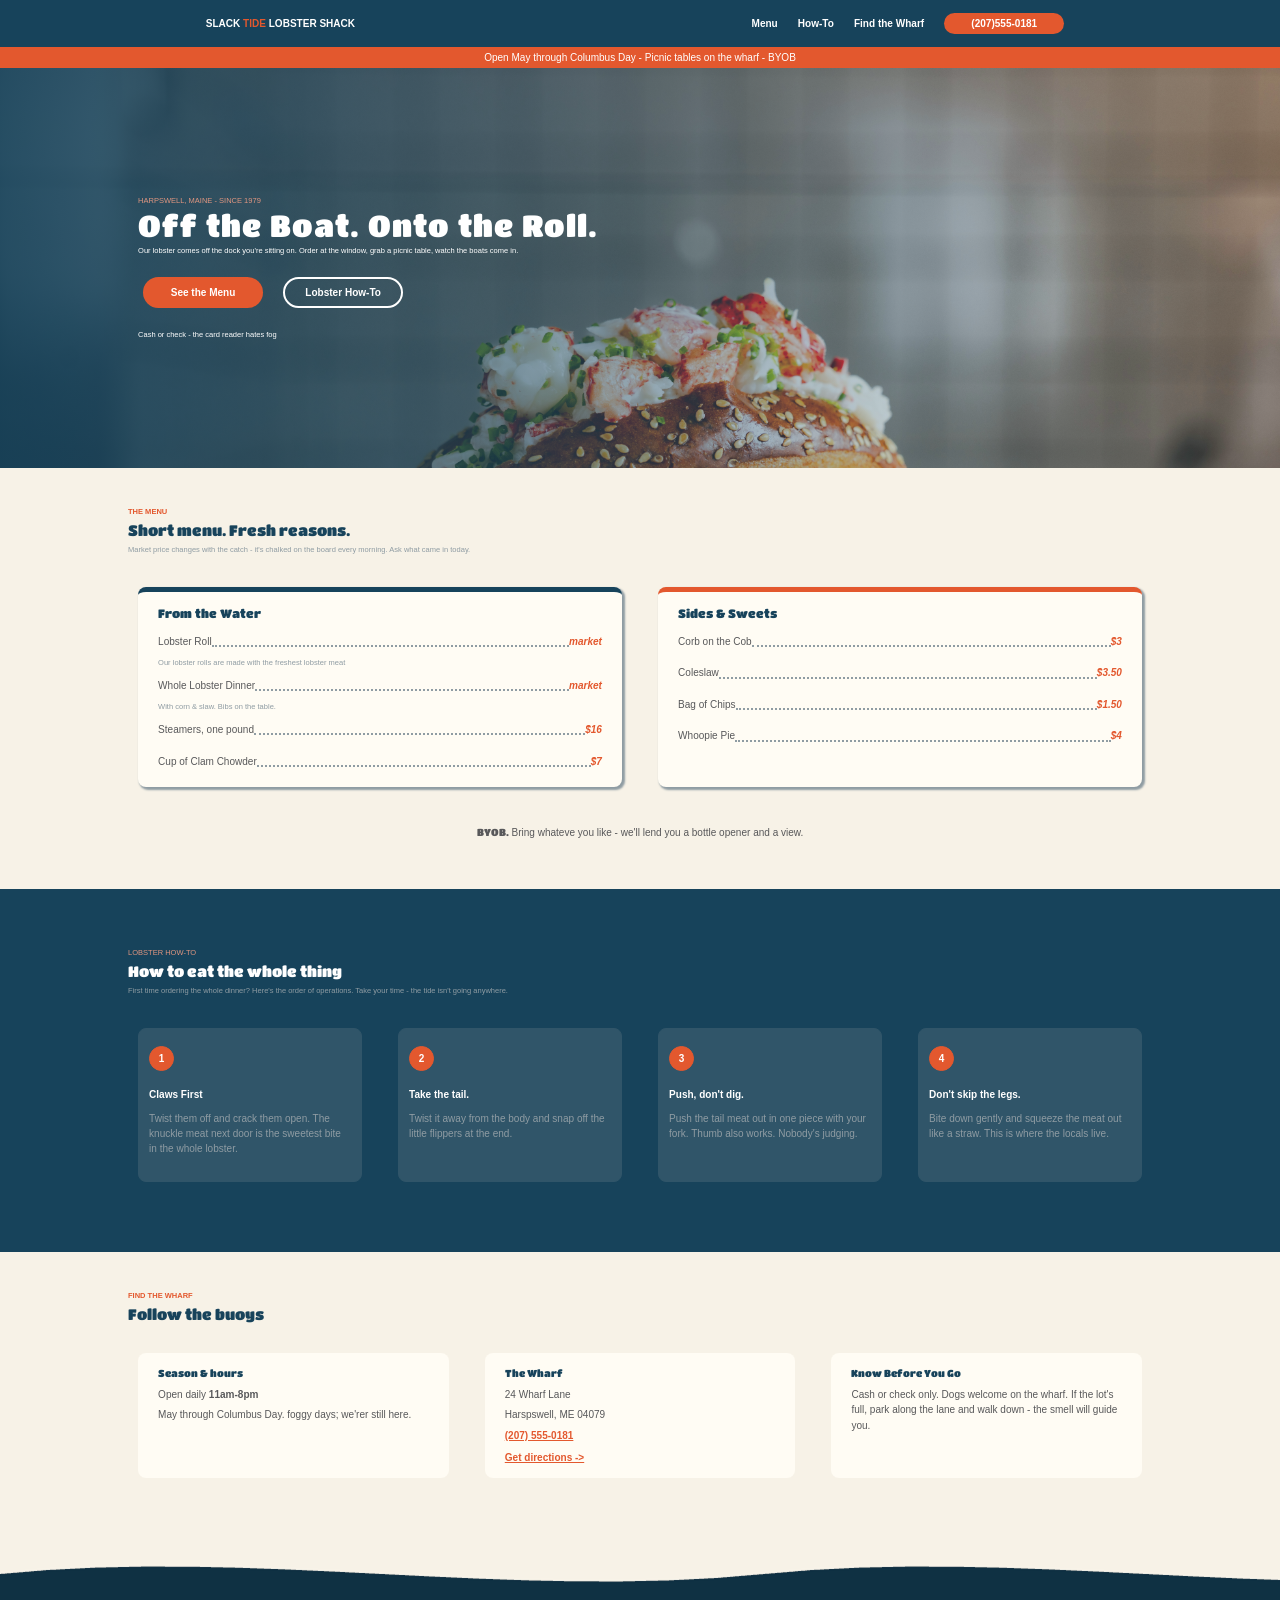
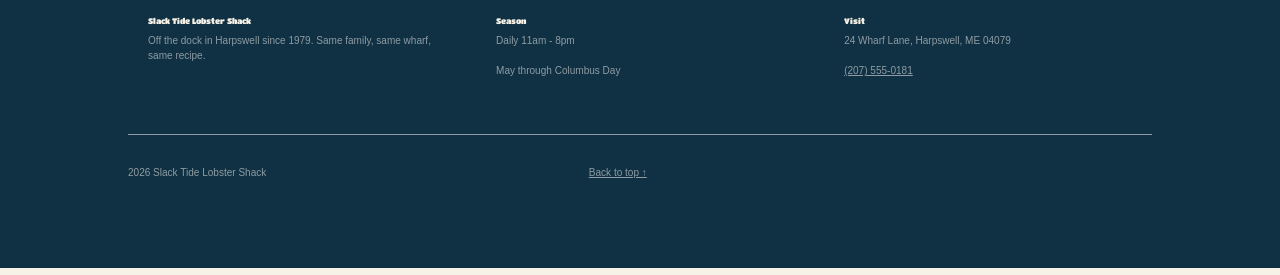
==== index.html @ 60a5b846 "Rename mainelobster.html to index.html" ====
<!DOCTYPE html>
<html lang="en">
<head>
    <meta charset="UTF-8">
    <meta name="viewport" content="width=device-width, initial-scale=1.0">
    <title>Maine Lobster</title>

    <link rel="stylesheet" href="css/normalize.css">
    <link rel="stylesheet" href="css/styles.css">
    <link rel="preconnect" href="https://fonts.googleapis.com">
    <link rel="preconnect" href="https://fonts.gstatic.com" crossorigin>
    <link href="https://fonts.googleapis.com/css2?family=Gabarito:wght@400..900&family=Lexend:wght@100..900&family=Roboto:ital,wght@0,100..900;1,100..900&family=Source+Sans+3:ital,wght@0,200..900;1,200..900&family=Titan+One&display=swap" rel="stylesheet">
    <link rel="stylesheet" href="https://fonts.googleapis.com/css2?family=Material+Symbols+Outlined:opsz,wght,FILL,GRAD@20..48,100..700,0..1,-50..200&icon_names=menu" />
</head>
<body>
    <header>
        <nav>
            <section class="nav-container">
            <a class="logo" href="#">SLACK <span class="special" > TIDE </span> LOBSTER SHACK</a>
            <ul>
                <li class="navbar-list"><a href="#">Menu</a></li>
                <li class="navbar-list"><a href="#">How-To</a></li>
                <li class="navbar-list"><a href="#">Find the Wharf</a></li>
                <li class="navbar-list"><a href="#" class="call">(207)555-0181</a></li>
                <li class="burger"><span class="material-symbols-outlined">
menu</span></li>
            </ul>
        </section>
        </nav>
    </header>
     <p class="ofert">Open May through Columbus Day - Picnic tables on the wharf - BYOB</p>
    <main>
        <section class="headline">
            <h4 class="foundation">HARPSWELL, MAINE - SINCE 1979</h4>
            <h1>Off the Boat. Onto the Roll.</h1>
             <p class="headline-text">Our lobster comes off the dock you're sitting on. Order at the window, grab a picnic table, watch the boats come in.</p>
        <section class="buttom-menu">
            <a href="#" class="call btn-active">See the Menu</a>
            <a href="#" class="call btn-inactive">Lobster How-To</a>
        </section>
        <p class="headline-text">Cash or check - the card reader hates fog</p>
        </section>
    </main>
    <section >
        <section class="menu">
        <h4 class="foundation menu-tag">The Menu</h4>
        <h2 class="subtitle">Short menu. Fresh reasons.</h2>
        <p class="description">Market price changes with the catch - it's chalked on the board every morning. Ask what came in today.</p>
            <section class="menu-down">
                <section class="card">
                <h3 class="subtitle-card">From the Water</h3>
                <ul class="menu-items">
                    <li>
                        <section class="lines">
                            <p class="names">Lobster Roll</p>
                            <p class="dot"></p>
                            <p class="price">market</p>
                        </section>
                        <p class="description">Our lobster rolls are made with the freshest lobster meat</p>
                    </li>
                    <li>
                        <section class="lines">
                            <p class="names">Whole Lobster Dinner</p>
                            <p class="dot"></p>
                            <p class="price">market</p>
                            </section>
                            <p class="description">With corn & slaw. Bibs on the table.</p>
                    </li>
                    <li>
                        <section class="lines">
                            <p class="names">Steamers, one pound</p>
                            <p class="dot"></p>
                            <p class="price">$16</p>
                        </section>
                    </li>
                    <li>
                        <section class="lines">
                            <p class="names">Cup of Clam Chowder</p>
                            <p class="dot"></p>
                            <p class="price">$7</p>
                        </section>
                    </li>
                </ul>
            </section>
            <section class="card line-change">
                <h3 class="subtitle-card">Sides & Sweets</h3>
                <ul class="menu-items">
                    <li>
                        <section class="lines">
                            <p class="names">Corb on the Cob</p>
                            <p class="dot"></p>
                            <p class="price">$3</p>
                        </section>
                    </li>
                    <li>
                        <section class="lines">
                            <p class="names">Coleslaw</p>
                            <p class="dot"></p>
                            <p class="price">$3.50</p>
                        </section>
                    </li>
                    <li> 
                        <section class="lines">
                            <p class="names">Bag of Chips</p>
                            <p class="dot"></p>
                            <p class="price">$1.50</p>
                        </section>
                    </li>
                    <li>
                        <section class="lines">
                            <p class="names">Whoopie Pie</p>
                            <p class="dot"></p>
                            <p class="price">$4</p>
                        </section>
                    </li>
                </ul>
            </section>
        </section>
        <p class="byob"><strong>BYOB.</strong> Bring whateve you like - we'll lend you a bottle opener and a view.</p>
    </section>
    <section class="how-to">
        <section class="menu">
            <h4 class="foundation">LOBSTER HOW-TO</h4>
            <h2 class="subtitle active-text">How to eat the whole thing</h2>
            <p class="description">First time ordering the whole dinner? Here's the order of operations. Take your time - the tide isn't going anywhere.</p>
            <section class="menu-down cards-two-column">
                <section class="card card-how-to">
                    <h4 class="card-number">1</h4>
                    <h4 class="card-description-title">Claws First</h4>
                    <p class="card-description">Twist them off and crack them open. The knuckle meat next door is the sweetest bite in the whole lobster.</p>
                </section>
                <section class="card card-how-to">
                    <h4 class="card-number">2</h4>
                    <h4 class="card-description-title">Take the tail.</h4>
                    <p class="card-description">Twist it away from the body and snap off the little flippers at the end.</p>
                </section>
                <section class="card card-how-to">
                    <h4 class="card-number">3</h4>
                    <h4 class="card-description-title">Push, don't dig.</h4>
                     <p class="card-description">Push the tail meat out in one piece with your fork. Thumb also works. Nobody's judging.</p>
                </section>
                <section class="card card-how-to">
                    <h4 class="card-number">4</h4>
                    <h4 class="card-description-title">Don't skip the legs.</h4>
                    <p class="card-description">Bite down gently and squeeze the meat out like a straw. This is where the locals live.</p>
                </section>
            </section>
        </section>
    </section>
    <section class="information">
       <section class="menu">
        <h4 class="foundation menu-tag">FIND THE WHARF</h4>
         <h2 class="subtitle">Follow the buoys</h2>
           <section class="menu-down">
            <section class="card card-details">
                <h4 class="subtitle-card">Season & hours</h4>
                <p class="card-text">Open daily <strong> 11am-8pm</strong></p>
                <p class="card-text">May through Columbus Day. foggy days; we'rer still here. </p>
            </section>
            <section class="card card-details">
                <h4 class="subtitle-card">The Wharf</h4>
                <p class="card-text">24 Wharf Lane</p>
                <p class="card-text">Harspswell, ME 04079</p>
                <a  class="links" href="#">(207) 555-0181</a>
                <a class="links" >Get directions -></a>
            </section>
            <section class="card card-details">
                <h4 class="subtitle-card">Know Before You Go</h4>
                <p class="card-text">Cash or check only. Dogs welcome on the wharf. If the lot's full, park along the lane and walk down - the smell will guide you.</p>
            </section>
           </section>
       </section>
    </section>
    <footer> 
        <section class="menu">
            <section class="menu-down">
            <section class=" card card-footer" >
                <h5 class="subtitle-card subtitle-color">Slack Tide Lobster Shack</h5>
                <p class="card-description">Off the dock in Harpswell since 1979. Same family, same wharf, same recipe.</p>
            </section>
            <section class=" card card-footer">
                <h5 class="subtitle-card subtitle-color">Season</h5>
                <p class="card-description">Daily 11am - 8pm</p>
                <p class="card-description">May through Columbus Day</p>
            </section>
            <section class=" card card-footer">
                 <h5 class="subtitle-card subtitle-color">Visit</h5>
                <p class="card-description">24 Wharf Lane, Harpswell, ME 04079</p>
                <a class="card-description card-underline-text" href="#">(207) 555-0181</a>
            </section>
            </section>
            <section class="menu back-to-top">
                <p class="card-description">2026 Slack Tide Lobster Shack</p>
                <a class="card-description card-underline-text" href="">Back to top ↑</a>
            </section>
          
        </section>
    </footer>
</body>
</html>
---- css/styles.css ----
:root{
    --color-primary:#17435B;
    --color-secondary:#E3582E;
    --color-secondary-light:#e09680;
    --color-text: #58585a;
    --color-accent:#3B82C4;
    --color-muted: #8F9CA3;
    --color-bg-light: #F7F2E7;
    --color-bg-card:#FFFCF4;
    --color-white: #FFFFFF;
    --color-dark: #392434;
    --color--bg-dark-card: #305569;
    --color-primary-strong:#0F3143;
}
html{
    font-size: 62.750%;
}
*{
    margin: 0;
    padding: 0;
    box-sizing: border-box;
    font-family: Helvetica, Sans serif;
}
body{
    margin: 0 auto;
    text-align: center;
    background: var(--color-bg-light);
    color: var(--color-text);
}
header{
    display: flex;
    background: var(--color-primary);
    width: 100%;
}


.logo .special{
    color: var(--color-secondary);
    font-weight: bold;
}
a{
    color: var(--color-white);; 
    font-weight: bold;
    text-decoration: none;

}
nav{
    align-content: center;
    padding: 1rem 2rem;
    width: 100%;
}
.nav-container
{
    display: flex;
    justify-content: space-around;
    align-items: center;
    align-content: center;
    max-width: 100%;
    min-width: min-content;
    margin: 0 auto;
    gap: 2rem;
    padding: 0.25rem;
}

ul{
    display: flex;
    justify-content: flex-end;
    list-style-type: none;
    align-items: center;
    gap: 2rem;
    padding: 0 1rem;
}
.call{
    display: flex;
    justify-content: center;
    background: var(--color-secondary);
    padding: 0.5rem 1rem;
    border-radius: 2.5rem;
    min-width: 120px;

}
.burger{
    display: none;
    color: var(--color-white);;
}
.ofert{
    margin: 0;
    padding: 0.50rem;
    background:var(--color-secondary);;
    color: var(--color-white);;
}

main{
    min-height: 400px;
    width: 100%;
    margin: 0;
    background-image: linear-gradient(to right, rgba(23, 67, 91, 0.9), rgba(240, 248, 255, 0.15)), url("../assets/mainlobster.jpg");
    min-width: 200px;
    background-size: cover;
    background-repeat: no-repeat;
    color: var(--color-white);;
    align-content: center;
   
}
.headline{
    width: 80%;
    margin: 0 auto;
    padding: 1rem;
}

.foundation{
    color:var(--color-secondary-light);
    font-size: 0.75rem;
    font-weight: 100;
    margin: 0 auto;
    text-align: left;
    text-transform: uppercase;
}
h1{
    width: 60%;
    font-family: titan one;
    letter-spacing:1px;
    text-align: left;
    font-weight: 500;
    font-size: 3rem;
    line-height: 1;
    margin-top: 0.5rem;
    margin-bottom: 0.5rem;   
}

.headline-text{
    width: 40%;
    font-size: 0.75rem;
    font-weight: 300;
    line-height: 1.5;
    text-align: left;

}


.buttom-menu{
    display: flex;
    justify-content: flex-start;
    align-items: center;
    margin: 2rem 0.5rem 2rem 0.5rem;
    gap: 2rem;
}
.btn-active{
    padding: 1rem 1.5rem;
}

.btn-inactive{
    padding: 0.80rem 1.5rem;
     background: none;
     border: 2px solid var(--color-white);
}

.menu{
    display: block;
    width: 80%;
    margin: 4rem  auto;
    text-align: left;
}
.menu-down{
    
    display: flex;
    gap:16px;
    margin:2rem 0;
    width: 100%;
}
.subtitle{
    margin: 0.50rem 0;
    font-family: titan one;
    color: var(--color-primary);  
    font-weight: lighter; 
    
}
.menu-tag{
    color: var(--color-secondary);
    font-weight: bold;
}
.subtitle-card{
    margin: 0.50rem 0;
    font-family: titan one;
    color: var(--color-primary);  
    font-weight: lighter; 
    padding: 0 1rem;
}


.description{
    width: 60%;
    margin: 0;
    color: var(--color-muted);
    font-size: 0.75rem;
    line-height: 1.25rem;
}
.card{
    display: block;
    background: var(--color-bg-card);
    border-top: 5px solid var(--color-primary);
    border-radius: 8px;
    box-shadow: 2px 2px 2px 1px var(--color-muted);
    width: 100%;
    margin: 1rem ;
    padding: 1rem ;
}
.line-change{
    border-top: 5px solid var(--color-secondary);
}

.menu-items{
    display: block;
}
.lines{
    display: flex;
    padding: 1rem 0;
    height: auto;
}
.names{
    text-align: center;
    padding: 0;
}
.dot{
    flex:1;
    border-bottom: 2px dotted var(--color-muted);
   
}
.price{
    text-align: right;
    font-weight: bold;
    font-style: italic;
    color: var(--color-secondary);
}
.byob{
    width: 100%;
    padding: 1rem;
    display: block;
    text-align: center;
}
.byob strong{
    font-family: titan one;
    font-weight: lighter;
}
.how-to{
    background: var(--color-primary);
    width: 100%;
    padding: 2rem 0 ;
}
.active-text{
    color: var(--color-white);
    font-weight: 200;
}
.card-how-to{
    background: var(--color--bg-dark-card);
    box-shadow: none;
    border: 1px solid var(--color--bg-dark-card);
     
}  
.card-number{
    border: 1px solid var(--color-secondary);
    background: var(--color-secondary);
    color: var(--color-white);
    border-radius: 3rem;
    text-align: center;
    align-content: center;
    padding: 0.25rem;
    margin: 0.75rem 0;
    width: 25px;
    height: 25px;
}
.card-description-title{
    width: 100%;
    color: var(--color-white);
    font-weight: bolder;
    padding: 1rem 0;
    
}
.card-description{
    width: 100%;
    font-weight: lighter;
    color: var(--color-muted);
    line-height: 1.5em;
    padding-bottom:1.5rem ;
}
.card-details{
    background: var(--color-bg-card);
    box-shadow: none;
    border: none;
}
.card-text{
    padding: 0.25rem 1rem;
    line-height: 1.5rem;
}
.links{
    padding: 0.5rem 1rem;
    display: block;
    color: var(--color-secondary);
    text-decoration: underline;
    font-weight: bolder;
}
.card-footer{
    background: none;
    box-shadow: none;
    text-align: left;
    border: none;
}  
.subtitle-color{
    color: var(--color-bg-light);
    padding: 0.25rem 0;
}

footer{
    background-image: url("../assets/bg-footer.png");
    color: var(--color-white);
    width: 100%;
    height: 100%;
    padding: 2rem 0;
    
    
}
footer .menu{
    height: 100%;
    background: var(--color-primary-strong);
}
footer .menu-down {
    display: flex;
    justify-content: space-between;
    gap: 2rem;
    border-bottom: 1px solid var(--color-muted);
    padding-bottom: 2rem;
    margin-bottom: 1rem;
}

.back-to-top{
    display: flex;
    justify-content: space-between;
    width: 90%;
    margin: 0;
    padding: 2rem 0;
}
.card-underline-text{
    text-decoration: underline;
}


@media (max-width: 800px){
    .navbar-list{
        display: none;
    }
   .burger{
          display: block;
    }
    .headline{
        width: 80%;
        padding: 1rem;
        margin: 0 auto;
    }
    h1{
       width: 70%;
       align-content: center;
    }
  
    .cards-two-column{
        display: grid;
        grid-template-columns: 1fr 1fr;
    }
   .card-how-to{
        width: 100%; 
    }
    
}
@media (max-width: 600px) and (min-width:350px){
    .navbar-list{
        display: none;
    }
   .burger{
          display: block;
    }
    .headline{
        height: 100%;
        width: 100%;
    }
    .menu-down{
        display:block;
        width: 100%;
    }
    .foundation{
        padding: 0 2rem;
    }
    h1{
       width: 100%;
       text-align: center;
    }
    .headline-text{
        width: 100%;
        text-align: center;
    }
    .buttom-menu{
        display: block;
    }
    .btn-active{
        margin-bottom: 1rem;
    }
}
@media (max-width: 600px) and (min-width:350px){
    
    footer .menu-down{
        display: block;
    }
    .card-footer{
        margin: 0 ;
        padding: 0;
    }
    .card-description{
        padding: 0;
    }
    .back-to-top{
        display: flex;
        justify-content: space-between;
        width: 100%;
    }
    .card-underline-text{
        text-align: right;
    }
}
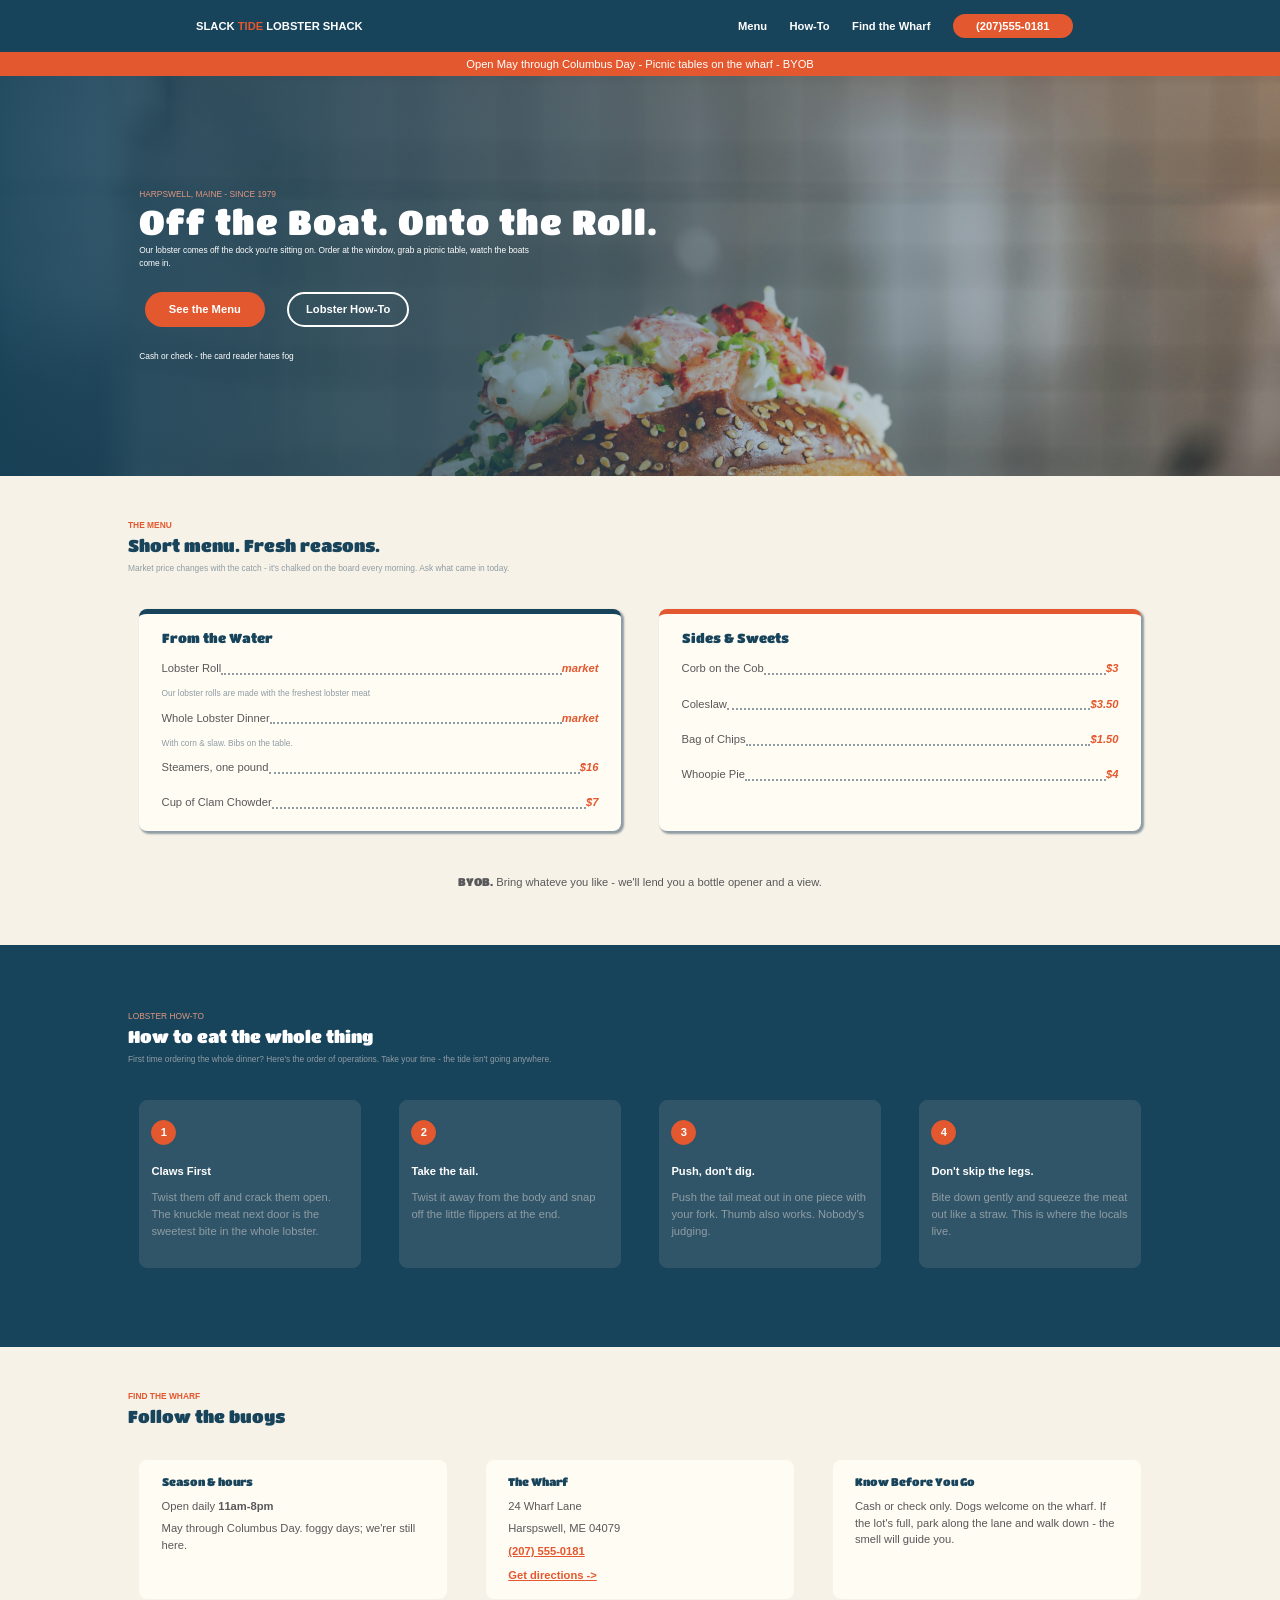
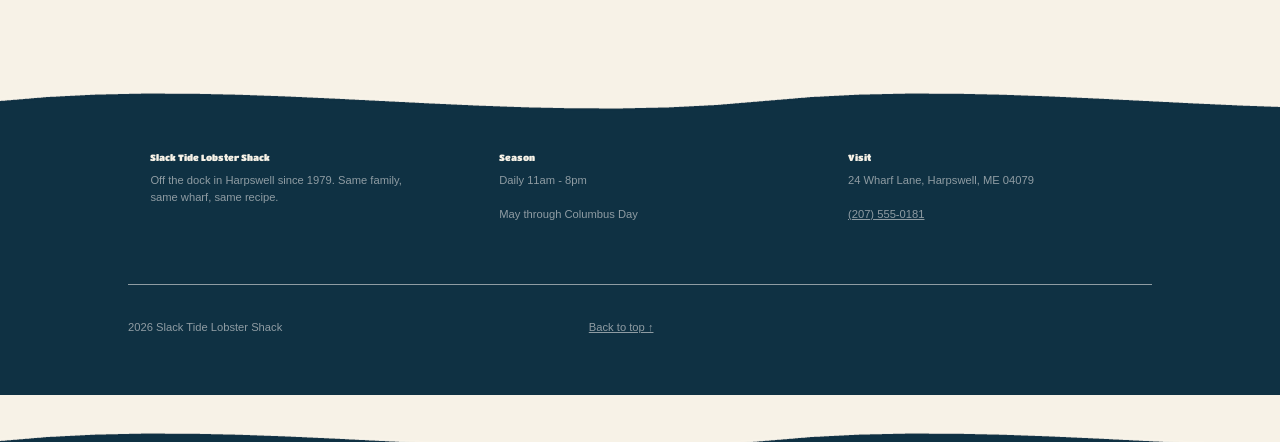
==== commit 8ebf358a: "updated links" ====
--- a/index.html
+++ b/index.html
@@ -16,12 +16,12 @@
     <header>
         <nav>
             <section class="nav-container">
-            <a class="logo" href="#">SLACK <span class="special" > TIDE </span> LOBSTER SHACK</a>
+            <a class="logo" href="#headline">SLACK <span class="special" > TIDE </span> LOBSTER SHACK</a>
             <ul>
-                <li class="navbar-list"><a href="#">Menu</a></li>
-                <li class="navbar-list"><a href="#">How-To</a></li>
-                <li class="navbar-list"><a href="#">Find the Wharf</a></li>
-                <li class="navbar-list"><a href="#" class="call">(207)555-0181</a></li>
+                <li class="navbar-list"><a href="#menu">Menu</a></li>
+                <li class="navbar-list"><a href="#how-to">How-To</a></li>
+                <li class="navbar-list"><a href="#find-the-wharf">Find the Wharf</a></li>
+                <li class="navbar-list"><a href="#+12075550181" class="call">(207)555-0181</a></li>
                 <li class="burger"><span class="material-symbols-outlined">
 menu</span></li>
             </ul>
@@ -30,19 +30,19 @@
     </header>
      <p class="ofert">Open May through Columbus Day - Picnic tables on the wharf - BYOB</p>
     <main>
-        <section class="headline">
+        <section class="headline" id="headline">
             <h4 class="foundation">HARPSWELL, MAINE - SINCE 1979</h4>
             <h1>Off the Boat. Onto the Roll.</h1>
              <p class="headline-text">Our lobster comes off the dock you're sitting on. Order at the window, grab a picnic table, watch the boats come in.</p>
         <section class="buttom-menu">
-            <a href="#" class="call btn-active">See the Menu</a>
-            <a href="#" class="call btn-inactive">Lobster How-To</a>
+            <a href="#menu" class="call btn-active">See the Menu</a>
+            <a href="#how-to" class="call btn-inactive">Lobster How-To</a>
         </section>
         <p class="headline-text">Cash or check - the card reader hates fog</p>
         </section>
     </main>
     <section >
-        <section class="menu">
+        <section class="menu" id="menu">
         <h4 class="foundation menu-tag">The Menu</h4>
         <h2 class="subtitle">Short menu. Fresh reasons.</h2>
         <p class="description">Market price changes with the catch - it's chalked on the board every morning. Ask what came in today.</p>
@@ -118,7 +118,7 @@
         </section>
         <p class="byob"><strong>BYOB.</strong> Bring whateve you like - we'll lend you a bottle opener and a view.</p>
     </section>
-    <section class="how-to">
+    <section class="how-to" id="how-to"">
         <section class="menu">
             <h4 class="foundation">LOBSTER HOW-TO</h4>
             <h2 class="subtitle active-text">How to eat the whole thing</h2>
@@ -147,7 +147,7 @@
             </section>
         </section>
     </section>
-    <section class="information">
+    <section class="information" id="find-the-wharf">
        <section class="menu">
         <h4 class="foundation menu-tag">FIND THE WHARF</h4>
          <h2 class="subtitle">Follow the buoys</h2>
@@ -197,4 +197,4 @@
         </section>
     </footer>
 </body>
-</html>
+</html>
--- a/css/styles.css
+++ b/css/styles.css
@@ -13,7 +13,7 @@
     --color-primary-strong:#0F3143;
 }
 html{
-    font-size: 62.750%;
+    font-size: 70%;
 }
 *{
     margin: 0;
